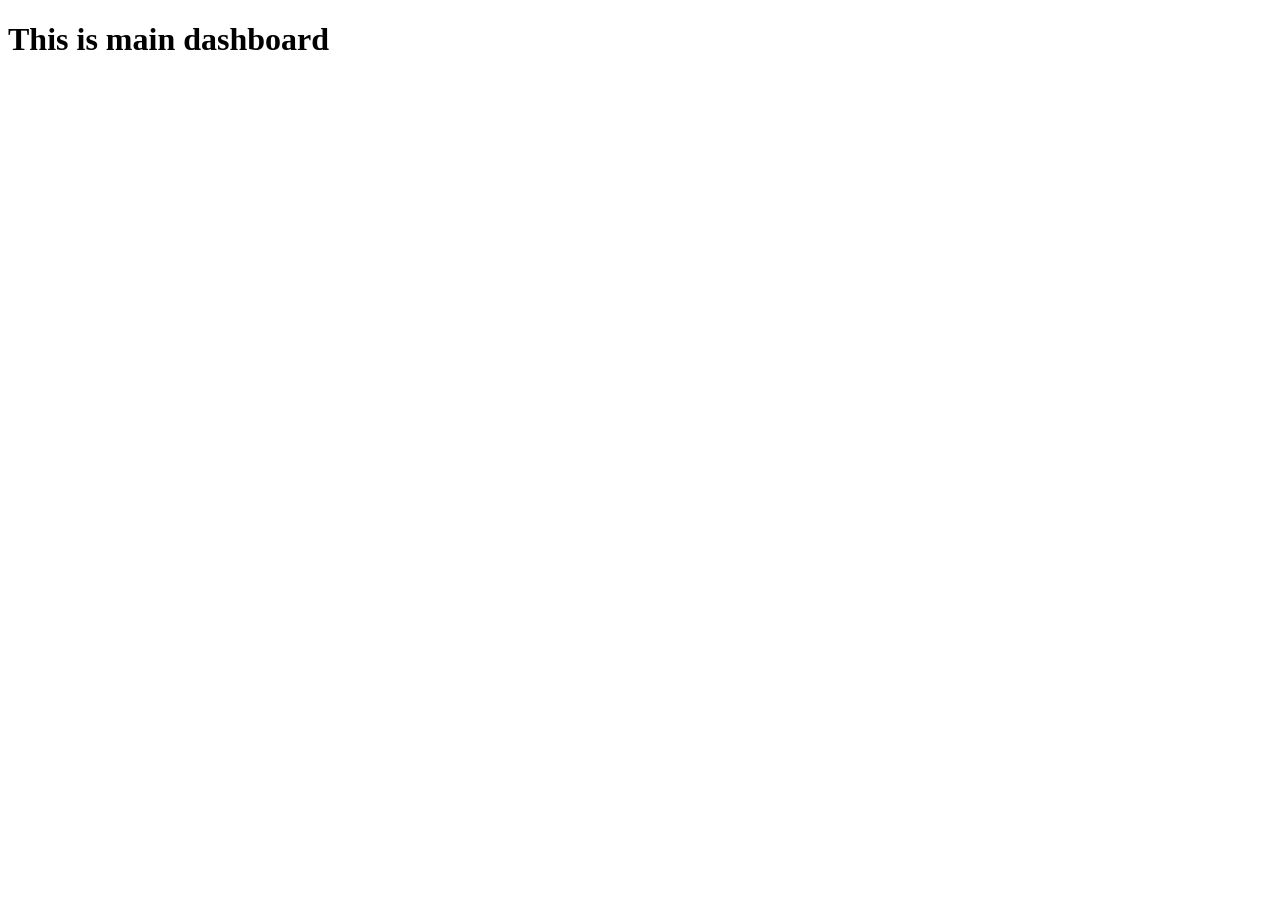
==== index.html @ cd6a1bf7 "initial the project" ====
<!DOCTYPE html>
<html lang="en">
<head>
    <meta charset="UTF-8">
    <meta name="viewport" content="width=device-width, initial-scale=1.0">
    <title>Main Dasboard</title>
    <link rel="stylesheet" href="assets/style/style.css">
</head>
<body>
    <h1>This is main dashboard</h1>
</body>
</html>
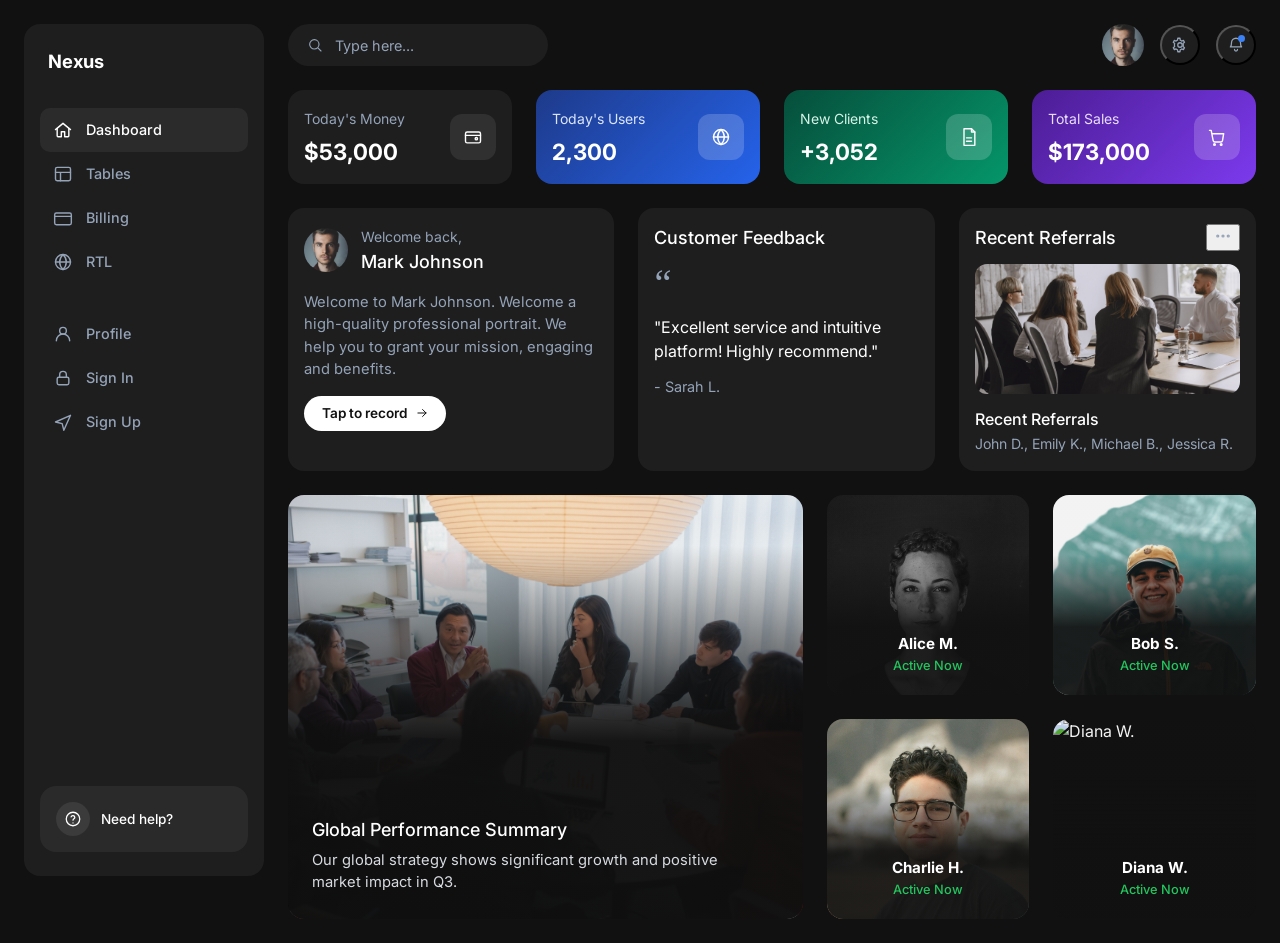
==== commit ab97432d: "feat: complete dashboard" ====
--- a/index.html
+++ b/index.html
@@ -7,6 +7,204 @@
     <link rel="stylesheet" href="assets/style/style.css">
 </head>
 <body>
-    <h1>This is main dashboard</h1>
+    
+<div class="app">
+
+  <!-- ============ Sidebar navigation ============ -->
+  <aside class="sidebar">
+    <div class="sidebar-brand">Nexus</div>
+
+    <nav class="nav">
+      <div class="nav-group">
+        <a href="index.html" class="active">
+          <svg class="icon" viewBox="0 0 24 24"><path d="M3 11.5 12 4l9 7.5"/><path d="M5 10v9a1 1 0 0 0 1 1h4v-6h4v6h4a1 1 0 0 0 1-1v-9"/></svg>
+          <span>Dashboard</span>
+        </a>
+        <a href="#">
+          <svg class="icon" viewBox="0 0 24 24"><rect x="3" y="4" width="18" height="16" rx="2"/><path d="M3 10h18M9 10v10"/></svg>
+          <span>Tables</span>
+        </a>
+        <a href="#">
+          <svg class="icon" viewBox="0 0 24 24"><rect x="2" y="6" width="20" height="14" rx="2"/><path d="M2 10h20"/></svg>
+          <span>Billing</span>
+        </a>
+        <a href="#">
+          <svg class="icon" viewBox="0 0 24 24"><circle cx="12" cy="12" r="9"/><path d="M3 12h18M12 3c2.6 2.6 4 5.7 4 9s-1.4 6.4-4 9c-2.6-2.6-4-5.7-4-9s1.4-6.4 4-9Z"/></svg>
+          <span>RTL</span>
+        </a>
+      </div>
+
+      <div class="nav-group">
+        <a href="#">
+          <svg class="icon" viewBox="0 0 24 24"><circle cx="12" cy="8" r="4"/><path d="M4 20c0-4.4 3.6-8 8-8s8 3.6 8 8"/></svg>
+          <span>Profile</span>
+        </a>
+        <a href="signin.html" class="sr-hide">
+          <svg class="icon" viewBox="0 0 24 24"><rect x="5" y="11" width="14" height="9" rx="2"/><path d="M8 11V8a4 4 0 0 1 8 0v3"/></svg>
+          <span>Sign In</span>
+        </a>
+        <a href="signup.html" class="sr-hide">
+          <svg class="icon" viewBox="0 0 24 24"><path d="m3 12 18-8-8 18-2-8-8-2Z"/></svg>
+          <span>Sign Up</span>
+        </a>
+      </div>
+    </nav>
+
+    <div class="sidebar-help">
+      <span class="icon-badge">
+        <svg class="icon" style="width:18px;height:18px" viewBox="0 0 24 24"><circle cx="12" cy="12" r="9"/><path d="M9.5 9.2a2.5 2.5 0 0 1 4.9.8c0 1.7-2.4 1.7-2.4 3.5"/><path d="M12 17.2h.01"/></svg>
+      </span>
+      <span>Need help?</span>
+    </div>
+  </aside>
+
+  <!-- ============ Main content ============ -->
+  <main class="main">
+
+    <!-- Top header -->
+    <header class="topbar">
+      <div class="search-bar">
+        <svg class="icon" style="width:16px;height:16px" viewBox="0 0 24 24"><circle cx="11" cy="11" r="7"/><path d="m21 21-4.3-4.3"/></svg>
+        <input type="text" placeholder="Type here...">
+      </div>
+      <div class="topbar-profile">
+        <img class="avatar-sm" src="assets/images/mark_Johnson.jpg" alt="Mark Johnson">
+        <button class="icon-btn" type="button" aria-label="Settings">
+          <svg class="icon" style="width:18px;height:18px" viewBox="0 0 24 24"><circle cx="12" cy="12" r="3"/><path d="M4.6 12a7.4 7.4 0 0 1 .3-2.1L3 8.4 4.5 5.9l2.2.9c.6-.6 1.3-1.1 2-1.4L9 3h3l.3 2.4c.7.3 1.4.8 2 1.4l2.2-.9L18 8.4l-1.9 1.5c.2.7.3 1.4.3 2.1s-.1 1.4-.3 2.1l1.9 1.5-1.5 2.5-2.2-.9c-.6.6-1.3 1.1-2 1.4L12 21H9l-.3-2.4c-.7-.3-1.4-.8-2-1.4l-2.2.9L3 15.6l1.9-1.5c-.2-.7-.3-1.4-.3-2.1Z"/></svg>
+        </button>
+        <button class="icon-btn" type="button" aria-label="Notifications">
+          <svg class="icon" style="width:18px;height:18px" viewBox="0 0 24 24"><path d="M6 9a6 6 0 0 1 12 0c0 4 1.5 5.5 1.5 5.5H4.5S6 13 6 9Z"/><path d="M10 18a2 2 0 0 0 4 0"/></svg>
+          <span class="dot"></span>
+        </button>
+      </div>
+    </header>
+
+    <!-- Row 1: stat cards -->
+    <section class="stats-grid">
+      <div class="stat-card">
+        <div>
+          <span class="caption">Today's Money</span>
+          <div class="stat-value">$53,000</div>
+        </div>
+        <span class="stat-icon">
+          <svg class="icon" viewBox="0 0 24 24"><rect x="3" y="6" width="18" height="13" rx="2"/><path d="M3 10h18"/><circle cx="16" cy="14" r="1.4"/></svg>
+        </span>
+      </div>
+
+      <div class="stat-card blue">
+        <div>
+          <span class="caption" style="color:#DCE6FB">Today's Users</span>
+          <div class="stat-value">2,300</div>
+        </div>
+        <span class="stat-icon">
+          <svg class="icon" viewBox="0 0 24 24"><circle cx="12" cy="12" r="9"/><path d="M3 12h18M12 3c2.6 2.6 4 5.7 4 9s-1.4 6.4-4 9c-2.6-2.6-4-5.7-4-9s1.4-6.4 4-9Z"/></svg>
+        </span>
+      </div>
+
+      <div class="stat-card green">
+        <div>
+          <span class="caption" style="color:#D6F3E7">New Clients</span>
+          <div class="stat-value">+3,052</div>
+        </div>
+        <span class="stat-icon">
+          <svg class="icon" viewBox="0 0 24 24"><path d="M6 2h9l4 4v16H6Z"/><path d="M15 2v4h4M9 13h6M9 17h6"/></svg>
+        </span>
+      </div>
+
+      <div class="stat-card purple">
+        <div>
+          <span class="caption" style="color:#E9DEFC">Total Sales</span>
+          <div class="stat-value">$173,000</div>
+        </div>
+        <span class="stat-icon">
+          <svg class="icon" viewBox="0 0 24 24"><path d="M3 4h2l2.4 12.4a2 2 0 0 0 2 1.6h7.2a2 2 0 0 0 2-1.6L20 8H6"/><circle cx="9" cy="21" r="1"/><circle cx="17" cy="21" r="1"/></svg>
+        </span>
+      </div>
+    </section>
+
+    <!-- Row 2: welcome / feedback / referrals -->
+    <section class="row-2">
+      <article class="card welcome-card">
+        <div class="welcome-head">
+          <img src="assets/images/mark_Johnson.jpg" alt="Mark Johnson">
+          <div>
+            <span class="caption">Welcome back,</span>
+            <h4>Mark Johnson</h4>
+          </div>
+        </div>
+        <p>Welcome to Mark Johnson. Welcome a high-quality professional portrait. We help you to grant your mission, engaging and benefits.</p>
+        <button class="pill-btn" type="button">
+          Tap to record
+          <svg class="icon" style="width:14px;height:14px" viewBox="0 0 24 24"><path d="M5 12h14M13 6l6 6-6 6"/></svg>
+        </button>
+      </article>
+
+      <article class="card feedback-card">
+        <h4>Customer Feedback</h4>
+        <span class="quote-mark">&ldquo;</span>
+        <p>"Excellent service and intuitive platform! Highly recommend."</p>
+        <span class="who">- Sarah L.</span>
+      </article>
+
+      <article class="card referrals-card">
+        <div class="referrals-head">
+          <h4>Recent Referrals</h4>
+          <button class="dots-btn" type="button" aria-label="More options">
+            <svg class="icon" style="width:18px;height:18px" viewBox="0 0 24 24"><circle cx="5" cy="12" r="1.3"/><circle cx="12" cy="12" r="1.3"/><circle cx="19" cy="12" r="1.3"/></svg>
+          </button>
+        </div>
+        <img src="assets/images/recent_referrals.jpg" alt="Team reviewing referrals together">
+        <div>
+          <h4 style="font-size:1rem">Recent Referrals</h4>
+          <span class="names">John D., Emily K., Michael B., Jessica R.</span>
+        </div>
+      </article>
+    </section>
+
+    <!-- Row 3: performance summary + team grid -->
+    <section class="row-3">
+      <article class="performance-card">
+        <img src="assets/images/global_performance_summary.jpg" alt="Team discussing global performance">
+        <div class="performance-text">
+          <h4>Global Performance Summary</h4>
+          <p>Our global strategy shows significant growth and positive market impact in Q3.</p>
+        </div>
+      </article>
+
+      <div class="team-grid">
+        <article class="team-card">
+          <img src="assets/images/Alica_M.jpg" alt="Alice M.">
+          <div class="team-text">
+            <strong>Alice M.</strong>
+            <span class="status">Active Now</span>
+          </div>
+        </article>
+        <article class="team-card">
+          <img src="assets/images/Bob_S.jpg" alt="Bob S.">
+          <div class="team-text">
+            <strong>Bob S.</strong>
+            <span class="status">Active Now</span>
+          </div>
+        </article>
+        <article class="team-card">
+          <img src="assets/images/Charli_H.jpg" alt="Charlie H.">
+          <div class="team-text">
+            <strong>Charlie H.</strong>
+            <span class="status">Active Now</span>
+          </div>
+        </article>
+        <article class="team-card">
+          <img src="assets/images/Diana W.jpg" alt="Diana W.">
+          <div class="team-text">
+            <strong>Diana W.</strong>
+            <span class="status">Active Now</span>
+          </div>
+        </article>
+      </div>
+    </section>
+
+  </main>
+</div>
+
 </body>
 </html>
--- a/assets/style/style.css
+++ b/assets/style/style.css
@@ -0,0 +1,379 @@
+/* =========================================================
+   style.css — Dashboard (index.html)
+   Design system per assets/design/design-guide.png + README
+   ========================================================= */
+
+@import url('https://fonts.googleapis.com/css2?family=Inter:wght@400;500;600;700&display=swap');
+
+:root{
+  --bg-main: #111111;
+  --bg-card: #1E1E1E;
+  --color-primary: #3B82F6;
+  --text-main: #FFFFFF;
+  --text-muted: #94A3B8;
+
+  --accent-blue-dark: #1E3A8A;
+  --accent-blue: #2563EB;
+  --accent-green-dark: #064E3B;
+  --accent-green: #059669;
+  --accent-purple-dark: #4C1D95;
+  --accent-purple: #7C3AED;
+  --status-green: #22C55E;
+
+  --radius: 16px;
+  --pad: 1rem; /* 16px */
+}
+
+*, *::before, *::after{ box-sizing: border-box; }
+
+body{
+  margin: 0;
+  font-family: 'Inter', sans-serif;
+  background: var(--bg-main);
+  color: var(--text-main);
+  font-size: 16px;
+  line-height: 1.5;
+}
+
+img{ max-width: 100%; display: block; }
+a{ color: inherit; text-decoration: none; }
+ul{ margin: 0; padding: 0; list-style: none; }
+h1,h2,h3,h4,p{ margin: 0; }
+button, input{ font-family: inherit; }
+
+.icon{ width: 20px; height: 20px; flex: none; stroke: currentColor; fill: none; stroke-width: 1.7; stroke-linecap: round; stroke-linejoin: round; }
+
+/* Type scale */
+h1{ font-size: 3rem; font-weight: 700; }        /* 48px */
+h2{ font-size: 2rem; font-weight: 600; }         /* 32px */
+h3{ font-size: 1.5rem; font-weight: 500; }       /* 24px */
+h4{ font-size: 1.125rem; font-weight: 500; }     /* 18px */
+.caption{ font-size: .875rem; color: var(--text-muted); } /* 14px */
+
+/* =========================================================
+   Page shell — sidebar (fixed) + main content
+   ========================================================= */
+.app{
+  display: flex;
+  align-items: flex-start;
+  gap: 1.5rem;
+  padding: 1.5rem;
+  min-height: 100vh;
+}
+
+/* ---------- Sidebar ---------- */
+.sidebar{
+  width: 240px;
+  flex: none;
+  background: var(--bg-card);
+  border-radius: var(--radius);
+  padding: 1.5rem 1rem;
+  display: flex;
+  flex-direction: column;
+  gap: 2rem;
+  position: sticky;
+  top: 1.5rem;
+  min-height: calc(100vh - 3rem);
+}
+
+.sidebar-brand{
+  font-size: 1.15rem;
+  font-weight: 700;
+  padding: 0 .5rem;
+}
+
+.nav{
+  display: flex;
+  flex-direction: column;
+  gap: .25rem;
+}
+.nav-group + .nav-group{ margin-top: 1.5rem; }
+
+.nav a{
+  display: flex;
+  align-items: center;
+  gap: .8rem;
+  padding: .7rem .8rem;
+  border-radius: 10px;
+  color: var(--text-muted);
+  font-size: .9rem;
+  font-weight: 500;
+  transition: background .15s ease, color .15s ease;
+}
+.nav a:hover{ color: var(--text-main); }
+.nav a.active{
+  background: rgba(255,255,255,.06);
+  color: var(--text-main);
+}
+
+.sidebar-help{
+  margin-top: auto;
+  background: #2A2A2A;
+  border-radius: var(--radius);
+  padding: 1rem;
+  display: flex;
+  align-items: center;
+  gap: .7rem;
+}
+.sidebar-help .icon-badge{
+  width: 34px; height: 34px;
+  border-radius: 50%;
+  background: rgba(255,255,255,.08);
+  display: flex; align-items: center; justify-content: center;
+  flex: none;
+}
+.sidebar-help span{ font-size: .85rem; font-weight: 500; }
+
+/* ---------- Main column ---------- */
+.main{
+  flex: 1;
+  min-width: 0;
+  display: flex;
+  flex-direction: column;
+  gap: 1.5rem;
+}
+
+/* Top header */
+.topbar{
+  display: flex;
+  align-items: center;
+  justify-content: space-between;
+  gap: 1rem;
+}
+.search-bar{
+  display: flex;
+  align-items: center;
+  gap: .6rem;
+  background: var(--bg-card);
+  border-radius: 999px;
+  padding: .7rem 1.2rem;
+  width: 260px;
+  color: var(--text-muted);
+}
+.search-bar input{
+  border: none; background: transparent; outline: none;
+  color: var(--text-main); width: 100%; font-size: .9rem;
+}
+.search-bar input::placeholder{ color: var(--text-muted); }
+
+.topbar-profile{
+  display: flex;
+  align-items: center;
+  gap: 1rem;
+}
+.topbar-profile .avatar-sm{
+  width: 42px; height: 42px; border-radius: 50%;
+  object-fit: cover;
+}
+.icon-btn{
+  width: 40px; height: 40px;
+  border-radius: 50%;
+  background: var(--bg-card);
+  display: flex; align-items: center; justify-content: center;
+  color: var(--text-muted);
+  position: relative;
+  flex: none;
+}
+.icon-btn .dot{
+  position: absolute; top: 8px; right: 9px;
+  width: 7px; height: 7px; border-radius: 50%;
+  background: var(--color-primary);
+}
+
+/* ---------- Stat cards (row 1) ---------- */
+.stats-grid{
+  display: grid;
+  grid-template-columns: repeat(4, 1fr);
+  gap: 1.5rem;
+}
+.stat-card{
+  background: var(--bg-card);
+  border-radius: var(--radius);
+  padding: var(--pad);
+  display: flex;
+  align-items: center;
+  justify-content: space-between;
+  gap: 1rem;
+}
+.stat-card .stat-value{ font-size: 1.4rem; font-weight: 700; margin-top: .3rem; }
+.stat-card .stat-icon{
+  width: 46px; height: 46px;
+  border-radius: 12px;
+  background: rgba(255,255,255,.08);
+  display: flex; align-items: center; justify-content: center;
+  flex: none;
+}
+.stat-card.blue{ background: linear-gradient(135deg, var(--accent-blue-dark), var(--accent-blue)); }
+.stat-card.green{ background: linear-gradient(135deg, var(--accent-green-dark), var(--accent-green)); }
+.stat-card.purple{ background: linear-gradient(135deg, var(--accent-purple-dark), var(--accent-purple)); }
+.stat-card.blue .stat-icon,
+.stat-card.green .stat-icon,
+.stat-card.purple .stat-icon{ background: rgba(255,255,255,.18); }
+
+/* ---------- Row 2: welcome / feedback / referrals ---------- */
+.row-2{
+  display: grid;
+  grid-template-columns: 1.1fr 1fr 1fr;
+  gap: 1.5rem;
+  align-items: stretch;
+}
+.card{
+  background: var(--bg-card);
+  border-radius: var(--radius);
+  padding: var(--pad);
+}
+
+.welcome-card{ display: flex; flex-direction: column; gap: 1rem; }
+.welcome-head{ display: flex; align-items: center; gap: .8rem; }
+.welcome-head img{
+  width: 44px; height: 44px; border-radius: 50%; object-fit: cover;
+}
+.welcome-head .caption{ margin-bottom: .1rem; }
+.welcome-card p{ color: var(--text-muted); font-size: .92rem; }
+.pill-btn{
+  align-self: flex-start;
+  display: inline-flex;
+  align-items: center;
+  gap: .5rem;
+  background: var(--text-main);
+  color: #111;
+  border: none;
+  border-radius: 999px;
+  padding: .6rem 1.1rem;
+  font-weight: 600;
+  font-size: .85rem;
+  cursor: pointer;
+}
+
+.feedback-card{ display: flex; flex-direction: column; gap: .8rem; }
+.feedback-card .quote-mark{ font-family: Georgia, serif; font-size: 2.4rem; color: var(--text-muted); line-height: 1; }
+.feedback-card p{ font-size: 1rem; }
+.feedback-card .who{ color: var(--text-muted); font-size: .9rem; }
+
+.referrals-card{ display: flex; flex-direction: column; gap: .8rem; }
+.referrals-head{ display: flex; align-items: center; justify-content: space-between; }
+.referrals-card img{
+  width: 100%; height: 130px; object-fit: cover; border-radius: 12px;
+}
+.referrals-card .names{ color: var(--text-muted); font-size: .88rem; }
+.dots-btn{ color: var(--text-muted); }
+
+/* ---------- Row 3: performance summary + team grid ---------- */
+.row-3{
+  display: grid;
+  grid-template-columns: 1.2fr 1fr;
+  gap: 1.5rem;
+  align-items: stretch;
+}
+
+.performance-card{
+  position: relative;
+  border-radius: var(--radius);
+  overflow: hidden;
+  min-height: 340px;
+  display: flex;
+  align-items: flex-end;
+}
+.performance-card img{
+  position: absolute; inset: 0;
+  width: 100%; height: 100%; object-fit: cover;
+  z-index: 1;
+}
+.performance-card::after{
+  content: "";
+  position: absolute; inset: 0;
+  background: linear-gradient(to top, rgba(15,15,15,.97) 0%, rgba(15,15,15,.97) 42%, rgba(15,15,15,.05) 88%);
+  z-index: 2;
+}
+.performance-text{
+  position: relative;
+  z-index: 3;
+  padding: 1.3rem 1.5rem 1.6rem;
+  width: 100%;
+}
+.performance-text p{
+  color: #D7DBE0;
+  font-size: .92rem;
+  margin-top: .4rem;
+  max-width: 46ch;
+  line-height: 1.5;
+}
+
+.team-grid{
+  display: grid;
+  grid-template-columns: 1fr 1fr;
+  grid-auto-rows: 1fr;
+  gap: 1.5rem;
+}
+.team-card{
+  border-radius: var(--radius);
+  overflow: hidden;
+  position: relative;
+  min-height: 200px;
+  display: flex;
+  align-items: flex-end;
+}
+.team-card img{
+  position: absolute; inset: 0;
+  width: 100%; height: 100%; object-fit: cover;
+  object-position: top center;
+  z-index: 1;
+}
+.team-card::after{
+  content: "";
+  position: absolute; inset: 0;
+  background: linear-gradient(to top, rgba(17,17,17,.92) 34%, rgba(17,17,17,.05) 70%);
+  z-index: 2;
+}
+.team-text{
+  position: relative;
+  z-index: 3;
+  padding: .8rem .9rem 1.3rem;
+  text-align: center;
+  width: 100%;
+}
+.team-text strong{ display: block; font-size: .95rem; line-height: 1.3; }
+.team-text .status{ display: block; color: var(--status-green); font-size: .8rem; font-weight: 500; margin-top: .25rem; line-height: 1.3; }
+
+/* =========================================================
+   Mobile — sidebar becomes a top icon bar, grids stack
+   ========================================================= */
+@media (max-width: 768px){
+  .app{
+    flex-direction: column;
+    padding: 0 0 2rem;
+    gap: 1rem;
+  }
+
+  .sidebar{
+    position: sticky;
+    top: 0;
+    z-index: 30;
+    width: 100%;
+    min-height: auto;
+    flex-direction: row;
+    align-items: center;
+    justify-content: center;
+    border-radius: 0;
+    padding: .8rem;
+    gap: 0;
+  }
+  .sidebar-brand, .sidebar-help{ display: none; }
+  .nav{ flex-direction: row; width: 100%; justify-content: space-between; }
+  .nav-group{ display: contents; }
+  .nav-group + .nav-group{ margin-top: 0; }
+  .nav a span{ display: none; }
+  .nav a{ padding: .6rem; }
+  .nav a.sr-hide{ display: none; } /* Sign In / Sign Up hidden from the compact mobile bar */
+
+  .main{ padding: 0 1rem; gap: 1rem; }
+
+  .topbar{ flex-wrap: wrap; }
+  .search-bar{ width: 100%; order: 2; }
+  .topbar-profile{ order: 1; margin-left: auto; }
+
+  .stats-grid{ grid-template-columns: 1fr; }
+  .row-2{ grid-template-columns: 1fr; }
+  .row-3{ grid-template-columns: 1fr; }
+  .team-grid{ grid-template-columns: 1fr 1fr; } /* stays 2-column per mobile design */
+}
